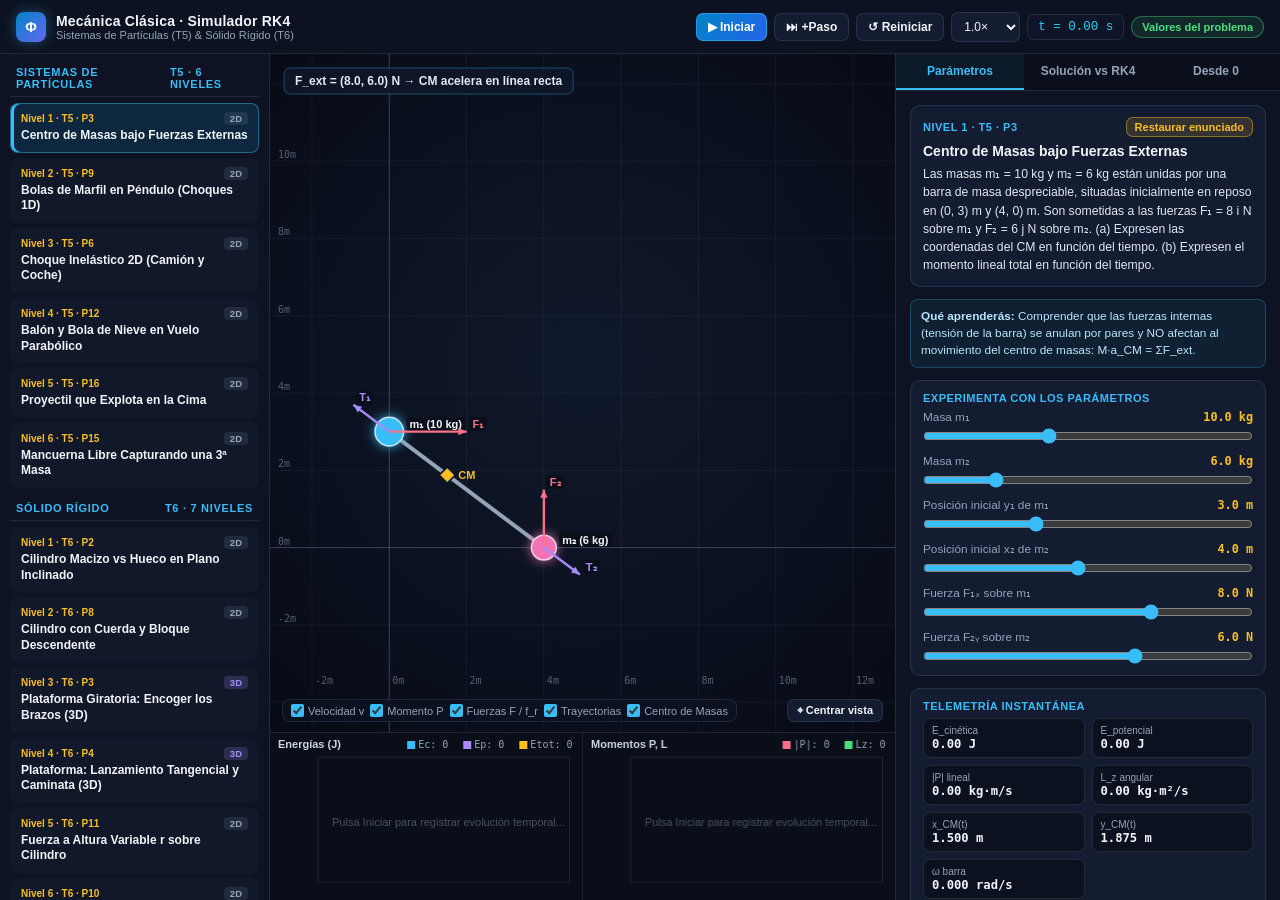
==== mecanica-clasica/index.html @ ef6c677e "feat(mecanica-clasica): añadir laboratorio interactivo de sistemas de partículas y sólido rígido" ====
<!DOCTYPE html>
<html lang="es">
<head>
    <meta charset="UTF-8">
    <meta name="viewport" content="width=device-width, initial-scale=1.0">
    <title>Laboratorio Interactivo — Sistemas de Partículas y Sólido Rígido</title>
    <link rel="stylesheet" href="css/styles.css">
</head>
<body>
    <!-- Barra Superior de Control -->
    <header class="topbar">
        <div class="brand">
            <div class="brand-badge">Φ</div>
            <div>
                <h1>Mecánica Clásica · Simulador RK4</h1>
                <span>Sistemas de Partículas (T5) &amp; Sólido Rígido (T6)</span>
            </div>
        </div>

        <div class="transport">
            <button id="btn-play" class="btn btn-primary">▶ Iniciar</button>
            <button id="btn-step" class="btn" title="Avanzar un paso Δt">⏭ +Paso</button>
            <button id="btn-reset" class="btn" title="Reiniciar simulación">↺ Reiniciar</button>
            <select id="speed-select" class="speed-select" title="Velocidad de simulación">
                <option value="0.25">0.25×</option>
                <option value="0.5">0.5×</option>
                <option value="1" selected>1.0×</option>
                <option value="2">2.0×</option>
                <option value="4">4.0×</option>
            </select>
            <div id="time-display" class="time-pill">t = 0.00 s</div>
            <span id="mode-badge" class="mode-badge preset">Valores del problema</span>
        </div>
    </header>

    <!-- Área Principal en 3 Columnas -->
    <main class="workspace">
        <!-- Columna Izquierda: Ruta Pedagógica desde 0 -->
        <aside class="sidebar">
            <section>
                <div class="topic-header">
                    <span>Sistemas de Partículas</span>
                    <span>T5 · 6 niveles</span>
                </div>
                <div id="list-particles" class="problem-list"></div>
            </section>

            <section>
                <div class="topic-header">
                    <span>Sólido Rígido</span>
                    <span>T6 · 7 niveles</span>
                </div>
                <div id="list-rigid" class="problem-list"></div>
            </section>
        </aside>

        <!-- Columna Central: Viewport 2D/3D + Gráficas de Conservación -->
        <section class="stage">
            <div class="viewport-wrap">
                <canvas id="canvas-2d"></canvas>
                <div id="container-3d"></div>

                <div class="viewport-toolbar">
                    <div id="vector-toggles" class="vector-toggles">
                        <label class="chk-chip"><input type="checkbox" id="chk-vel" checked> Velocidad v</label>
                        <label class="chk-chip"><input type="checkbox" id="chk-mom" checked> Momento P</label>
                        <label class="chk-chip"><input type="checkbox" id="chk-force" checked> Fuerzas F / f_r</label>
                        <label class="chk-chip"><input type="checkbox" id="chk-trails" checked> Trayectorias</label>
                        <label class="chk-chip"><input type="checkbox" id="chk-cm" checked> Centro de Masas</label>
                    </div>
                    <div class="viewport-actions">
                        <button id="btn-reset-view" class="btn" style="padding:4px 9px;font-size:11px;">⌖ Centrar vista</button>
                    </div>
                </div>
            </div>

            <div class="charts-strip">
                <div class="chart-box">
                    <canvas id="chart-energy"></canvas>
                </div>
                <div class="chart-box">
                    <canvas id="chart-momentum"></canvas>
                </div>
            </div>
        </section>

        <!-- Columna Derecha: Enunciado, Parámetros, Solución Analítica y Guía -->
        <aside class="inspector">
            <div class="tabs">
                <button class="tab-btn active" data-tab="params">Parámetros</button>
                <button class="tab-btn" data-tab="solution">Solución vs RK4</button>
                <button class="tab-btn" data-tab="guide">Desde 0</button>
            </div>

            <!-- Tab 1: Enunciado, Sliders y Telemetría -->
            <div id="tab-params" class="tab-content active">
                <div class="card">
                    <div class="card-title">
                        <span id="prob-code">T5 · P3</span>
                        <button id="btn-preset" class="btn btn-gold" style="padding:3px 8px;font-size:11px;">Restaurar enunciado</button>
                    </div>
                    <h2 id="prob-title" style="font-size:14px;margin-bottom:6px;"></h2>
                    <p id="prob-statement" class="statement-text"></p>
                </div>

                <div id="prob-goal" class="goal-box"></div>

                <div id="quick-actions-card" class="card" style="display:none;">
                    <div class="card-title"><span>Casos rápidos del problema</span></div>
                    <div id="quick-actions" class="quick-actions"></div>
                </div>

                <div class="card">
                    <div class="card-title"><span>Experimenta con los parámetros</span></div>
                    <div id="params-container"></div>
                </div>

                <div class="card">
                    <div class="card-title"><span>Telemetría instantánea</span></div>
                    <div id="telemetry-grid" class="telemetry-grid"></div>
                </div>
            </div>

            <!-- Tab 2: Solución Paso a Paso y Comparativa Live -->
            <div id="tab-solution" class="tab-content">
                <div class="card">
                    <div class="card-title"><span>Teórico vs Simulación Numérica (RK4)</span></div>
                    <table class="cmp-table">
                        <thead>
                            <tr>
                                <th>Magnitud</th>
                                <th>Teórico</th>
                                <th>RK4</th>
                                <th>Error</th>
                            </tr>
                        </thead>
                        <tbody id="cmp-tbody"></tbody>
                    </table>
                </div>

                <div id="steps-container" style="display:flex;flex-direction:column;gap:8px;"></div>
            </div>

            <!-- Tab 3: Guía Conceptual desde 0 -->
            <div id="tab-guide" class="tab-content">
                <div class="goal-box" id="guide-goal"></div>
                <div id="guide-container" style="display:flex;flex-direction:column;gap:9px;"></div>
            </div>
        </aside>
    </main>

    <!-- Librerías Locales (Compatible con file:// sin servidor) -->
    <script src="lib/three.min.js"></script>
    <script src="lib/OrbitControls.js"></script>
    <script src="js/rk4.js"></script>
    <script src="js/problems_particles.js"></script>
    <script src="js/problems_rigid.js"></script>
    <script src="js/problems_catalog.js"></script>
    <script src="js/renderer2d.js"></script>
    <script src="js/renderer3d.js"></script>
    <script src="js/charts.js"></script>
    <script src="js/app.js"></script>
</body>
</html>
---- mecanica-clasica/css/styles.css ----
:root {
    --bg-app: #060911;
    --bg-panel: #0d1322;
    --bg-card: #131c31;
    --bg-card-hover: #19243e;
    --border: rgba(148, 163, 184, 0.16);
    --border-bright: rgba(56, 189, 248, 0.45);
    --text-main: #f1f5f9;
    --text-dim: #94a3b8;
    --cyan: #38bdf8;
    --cyan-bright: #22d3ee;
    --gold: #fbbf24;
    --rose: #fb7185;
    --green: #4ade80;
    --violet: #a78bfa;
}

* {
    box-sizing: border-box;
    margin: 0;
    padding: 0;
}

html, body {
    height: 100%;
    background: var(--bg-app);
    color: var(--text-main);
    font-family: -apple-system, BlinkMacSystemFont, "Segoe UI", Roboto, Helvetica, Arial, sans-serif;
    font-size: 13px;
    overflow: hidden;
}

/* ===== TOP BAR ===== */
.topbar {
    height: 54px;
    background: rgba(13, 19, 34, 0.96);
    border-bottom: 1px solid var(--border);
    display: flex;
    align-items: center;
    justify-content: space-between;
    padding: 0 16px;
    gap: 12px;
}

.brand {
    display: flex;
    align-items: center;
    gap: 10px;
    min-width: 240px;
}

.brand-badge {
    width: 30px;
    height: 30px;
    border-radius: 8px;
    background: linear-gradient(135deg, #0284c7, #6366f1);
    display: flex;
    align-items: center;
    justify-content: center;
    font-weight: 800;
    font-size: 14px;
    color: #fff;
    box-shadow: 0 0 14px rgba(56, 189, 248, 0.35);
}

.brand h1 {
    font-size: 14px;
    font-weight: 700;
    letter-spacing: 0.2px;
}

.brand span {
    display: block;
    font-size: 11px;
    color: var(--text-dim);
}

.transport {
    display: flex;
    align-items: center;
    gap: 7px;
    flex-wrap: wrap;
}

.btn {
    background: var(--bg-card);
    color: var(--text-main);
    border: 1px solid var(--border);
    border-radius: 7px;
    padding: 6px 11px;
    font-size: 12px;
    font-weight: 600;
    cursor: pointer;
    transition: all 0.15s ease;
    display: inline-flex;
    align-items: center;
    gap: 5px;
}

.btn:hover {
    background: var(--bg-card-hover);
    border-color: var(--border-bright);
}

.btn-primary {
    background: linear-gradient(135deg, #0284c7, #2563eb);
    border-color: rgba(56, 189, 248, 0.5);
    color: #fff;
}

.btn-primary:hover {
    filter: brightness(1.12);
}

.btn-gold {
    background: rgba(251, 191, 36, 0.14);
    border-color: rgba(251, 191, 36, 0.45);
    color: var(--gold);
}

.speed-select {
    background: var(--bg-card);
    color: var(--text-main);
    border: 1px solid var(--border);
    border-radius: 7px;
    padding: 6px 8px;
    font-size: 12px;
    cursor: pointer;
}

.time-pill {
    font-family: "Consolas", "Courier New", monospace;
    background: rgba(15, 23, 42, 0.9);
    border: 1px solid var(--border);
    border-radius: 7px;
    padding: 5px 10px;
    font-size: 12.5px;
    color: var(--cyan-bright);
    min-width: 96px;
    text-align: center;
}

.mode-badge {
    font-size: 11px;
    font-weight: 700;
    padding: 4px 10px;
    border-radius: 999px;
    border: 1px solid;
}

.mode-badge.preset {
    color: var(--green);
    border-color: rgba(74, 222, 128, 0.4);
    background: rgba(74, 222, 128, 0.1);
}

.mode-badge.custom {
    color: var(--gold);
    border-color: rgba(251, 191, 36, 0.45);
    background: rgba(251, 191, 36, 0.12);
}

/* ===== MAIN WORKSPACE ===== */
.workspace {
    height: calc(100vh - 54px);
    display: grid;
    grid-template-columns: 270px 1fr 385px;
    overflow: hidden;
}

/* ===== LEFT CURRICULUM SIDEBAR ===== */
.sidebar {
    background: var(--bg-panel);
    border-right: 1px solid var(--border);
    overflow-y: auto;
    padding: 12px 10px;
    display: flex;
    flex-direction: column;
    gap: 14px;
}

.topic-header {
    font-size: 11px;
    font-weight: 800;
    text-transform: uppercase;
    letter-spacing: 0.7px;
    color: var(--cyan);
    padding: 0 6px 6px;
    border-bottom: 1px solid var(--border);
    display: flex;
    justify-content: space-between;
    align-items: center;
}

.problem-list {
    display: flex;
    flex-direction: column;
    gap: 5px;
    margin-top: 6px;
}

.problem-item {
    text-align: left;
    background: rgba(19, 28, 49, 0.55);
    border: 1px solid transparent;
    border-radius: 8px;
    padding: 8px 10px;
    cursor: pointer;
    color: var(--text-main);
    transition: all 0.15s ease;
}

.problem-item:hover {
    background: var(--bg-card-hover);
    border-color: var(--border);
}

.problem-item.active {
    background: rgba(14, 165, 233, 0.14);
    border-color: var(--border-bright);
    box-shadow: inset 3px 0 0 var(--cyan);
}

.problem-item-top {
    display: flex;
    align-items: center;
    justify-content: space-between;
    margin-bottom: 3px;
}

.lvl-tag {
    font-size: 10px;
    font-weight: 700;
    color: var(--gold);
}

.dim-tag {
    font-size: 9.5px;
    font-weight: 700;
    padding: 1px 6px;
    border-radius: 4px;
    background: rgba(148, 163, 184, 0.14);
    color: var(--text-dim);
}

.dim-tag.is3d {
    background: rgba(167, 139, 250, 0.2);
    color: var(--violet);
}

.problem-item-title {
    font-size: 12px;
    font-weight: 600;
    line-height: 1.3;
}

/* ===== CENTER STAGE ===== */
.stage {
    display: flex;
    flex-direction: column;
    overflow: hidden;
    background: var(--bg-app);
}

.viewport-wrap {
    position: relative;
    flex: 1;
    min-height: 260px;
    overflow: hidden;
}

#canvas-2d, #container-3d {
    position: absolute;
    inset: 0;
    width: 100%;
    height: 100%;
    display: block;
}

#container-3d {
    display: none;
}

.hud-3d-banner {
    position: absolute;
    top: 14px;
    left: 14px;
    max-width: calc(100% - 28px);
    background: rgba(15, 23, 42, 0.86);
    border: 1px solid rgba(56, 189, 248, 0.35);
    border-radius: 6px;
    padding: 5px 12px;
    font-size: 12px;
    font-weight: 600;
    color: #e2e8f0;
    pointer-events: none;
    z-index: 5;
}

.hud-3d-legend {
    position: absolute;
    bottom: 46px;
    left: 14px;
    max-width: calc(100% - 28px);
    background: rgba(15, 23, 42, 0.82);
    border: 1px solid var(--border);
    border-radius: 6px;
    padding: 5px 10px;
    font-size: 11px;
    display: flex;
    flex-wrap: wrap;
    gap: 6px 12px;
    pointer-events: none;
    z-index: 5;
}

.viewport-toolbar {
    position: absolute;
    bottom: 10px;
    left: 12px;
    right: 12px;
    display: flex;
    flex-wrap: wrap;
    align-items: center;
    justify-content: space-between;
    gap: 8px;
    pointer-events: none;
    z-index: 6;
}

.vector-toggles {
    display: flex;
    gap: 6px;
    flex-wrap: wrap;
    max-width: 100%;
    pointer-events: auto;
    background: rgba(13, 19, 34, 0.84);
    backdrop-filter: blur(8px);
    padding: 4px 8px;
    border-radius: 8px;
    border: 1px solid var(--border);
}

.chk-chip {
    display: inline-flex;
    align-items: center;
    gap: 4px;
    font-size: 11px;
    color: var(--text-dim);
    cursor: pointer;
    user-select: none;
}

.chk-chip input {
    accent-color: var(--cyan);
}

.viewport-actions {
    pointer-events: auto;
    display: flex;
    gap: 6px;
    flex-shrink: 0;
    margin-left: auto;
}

/* Charts strip */
.charts-strip {
    height: 168px;
    border-top: 1px solid var(--border);
    display: grid;
    grid-template-columns: 1fr 1fr;
    background: #090e18;
}

.chart-box {
    position: relative;
    border-right: 1px solid var(--border);
    overflow: hidden;
}

.chart-box:last-child {
    border-right: none;
}

.chart-box canvas {
    width: 100%;
    height: 100%;
    display: block;
}

/* ===== RIGHT INSPECTOR ===== */
.inspector {
    background: var(--bg-panel);
    border-left: 1px solid var(--border);
    display: flex;
    flex-direction: column;
    overflow: hidden;
}

.tabs {
    display: grid;
    grid-template-columns: repeat(3, 1fr);
    border-bottom: 1px solid var(--border);
    background: rgba(9, 13, 22, 0.6);
}

.tab-btn {
    background: transparent;
    border: none;
    border-bottom: 2px solid transparent;
    color: var(--text-dim);
    padding: 10px 6px;
    font-size: 12px;
    font-weight: 700;
    cursor: pointer;
    transition: all 0.15s ease;
}

.tab-btn:hover {
    color: var(--text-main);
}

.tab-btn.active {
    color: var(--cyan);
    border-bottom-color: var(--cyan);
    background: rgba(56, 189, 248, 0.06);
}

.tab-content {
    flex: 1;
    overflow-y: auto;
    padding: 14px;
    display: none;
    flex-direction: column;
    gap: 12px;
}

.tab-content.active {
    display: flex;
}

.card {
    background: var(--bg-card);
    border: 1px solid var(--border);
    border-radius: 10px;
    padding: 11px 12px;
}

.card-title {
    font-size: 11px;
    font-weight: 800;
    text-transform: uppercase;
    letter-spacing: 0.5px;
    color: var(--cyan);
    margin-bottom: 6px;
    display: flex;
    justify-content: space-between;
    align-items: center;
}

.statement-text {
    font-size: 12.2px;
    line-height: 1.5;
    color: #e2e8f0;
}

.goal-box {
    background: rgba(56, 189, 248, 0.08);
    border: 1px solid rgba(56, 189, 248, 0.25);
    border-radius: 8px;
    padding: 8px 10px;
    font-size: 11.8px;
    line-height: 1.45;
    color: #bae6fd;
}

.quick-actions {
    display: flex;
    flex-wrap: wrap;
    gap: 6px;
}

.param-row {
    display: flex;
    flex-direction: column;
    gap: 4px;
    margin-bottom: 10px;
}

.param-row:last-child {
    margin-bottom: 0;
}

.param-label {
    display: flex;
    justify-content: space-between;
    font-size: 11.8px;
    color: var(--text-dim);
}

.param-label strong {
    color: var(--gold);
    font-family: "Consolas", monospace;
}

.param-row input[type="range"] {
    width: 100%;
    accent-color: var(--cyan);
    cursor: pointer;
}

.telemetry-grid {
    display: grid;
    grid-template-columns: 1fr 1fr;
    gap: 7px;
}

.tele-cell {
    background: rgba(9, 13, 22, 0.65);
    border: 1px solid var(--border);
    border-radius: 7px;
    padding: 6px 8px;
}

.tele-cell span {
    display: block;
    font-size: 10px;
    color: var(--text-dim);
}

.tele-cell strong {
    font-family: "Consolas", monospace;
    font-size: 12.2px;
    color: var(--text-main);
}

/* Analytical Steps & Comparison Table */
.step-card {
    background: rgba(9, 13, 22, 0.6);
    border: 1px solid var(--border);
    border-left: 3px solid var(--gold);
    border-radius: 8px;
    padding: 9px 10px;
}

.step-card h4 {
    font-size: 12px;
    color: var(--gold);
    margin-bottom: 4px;
}

.step-formula {
    font-family: "Consolas", "Courier New", monospace;
    font-size: 11.5px;
    background: rgba(30, 41, 59, 0.65);
    padding: 4px 7px;
    border-radius: 5px;
    color: var(--cyan-bright);
    margin-bottom: 4px;
    word-break: break-word;
}

.step-detail {
    font-size: 11.8px;
    line-height: 1.45;
    color: #e2e8f0;
}

.cmp-table {
    width: 100%;
    border-collapse: collapse;
    font-size: 11.5px;
}

.cmp-table th {
    text-align: left;
    color: var(--text-dim);
    font-weight: 700;
    padding: 5px 4px;
    border-bottom: 1px solid var(--border);
}

.cmp-table td {
    padding: 6px 4px;
    border-bottom: 1px solid rgba(148, 163, 184, 0.08);
    font-family: "Consolas", monospace;
}

.cmp-table td:first-child {
    font-family: inherit;
    color: #e2e8f0;
}

.err-ok { color: var(--green); }
.err-warn { color: var(--gold); }

/* Guide from scratch */
.guide-item {
    background: rgba(9, 13, 22, 0.55);
    border: 1px solid var(--border);
    border-radius: 8px;
    padding: 10px 12px;
    font-size: 12.2px;
    line-height: 1.55;
    color: #e2e8f0;
}

.guide-item code {
    font-family: "Consolas", monospace;
    background: rgba(56, 189, 248, 0.14);
    color: var(--cyan-bright);
    padding: 1px 5px;
    border-radius: 4px;
}

/* Scrollbars */
::-webkit-scrollbar { width: 6px; height: 6px; }
::-webkit-scrollbar-track { background: transparent; }
::-webkit-scrollbar-thumb { background: rgba(148, 163, 184, 0.25); border-radius: 3px; }
::-webkit-scrollbar-thumb:hover { background: rgba(148, 163, 184, 0.45); }

@media (max-width: 1150px) {
    html, body { overflow: auto; }
    .topbar {
        height: auto;
        min-height: 54px;
        flex-wrap: wrap;
        padding: 8px 16px;
        gap: 8px 12px;
    }
    .workspace {
        height: auto;
        grid-template-columns: 1fr;
    }
    .viewport-wrap { min-height: 420px; }
    .sidebar {
        max-height: 260px;
        border-right: none;
        border-bottom: 1px solid var(--border);
    }
    .inspector {
        border-left: none;
        border-top: 1px solid var(--border);
    }
}

@media (max-width: 680px) {
    .topbar {
        padding: 8px 12px;
        gap: 8px;
    }
    .brand {
        min-width: 0;
    }
    .transport {
        width: 100%;
        gap: 6px;
    }
    .viewport-wrap {
        min-height: 360px;
    }
    .viewport-toolbar {
        left: 8px;
        right: 8px;
        bottom: 8px;
        gap: 6px;
    }
    .vector-toggles {
        padding: 4px 7px;
        gap: 4px 8px;
    }
    .chk-chip {
        font-size: 10.5px;
    }
    .hud-3d-banner {
        top: 10px;
        left: 10px;
        max-width: calc(100% - 20px);
        font-size: 11px;
        padding: 4px 9px;
    }
    .hud-3d-legend {
        bottom: 44px;
        left: 10px;
        max-width: calc(100% - 20px);
        font-size: 10.5px;
        padding: 4px 8px;
    }
    .charts-strip {
        height: auto;
        grid-template-columns: 1fr;
    }
    .chart-box {
        height: 150px;
        border-right: none;
        border-bottom: 1px solid var(--border);
    }
    .chart-box:last-child {
        border-bottom: none;
    }
}
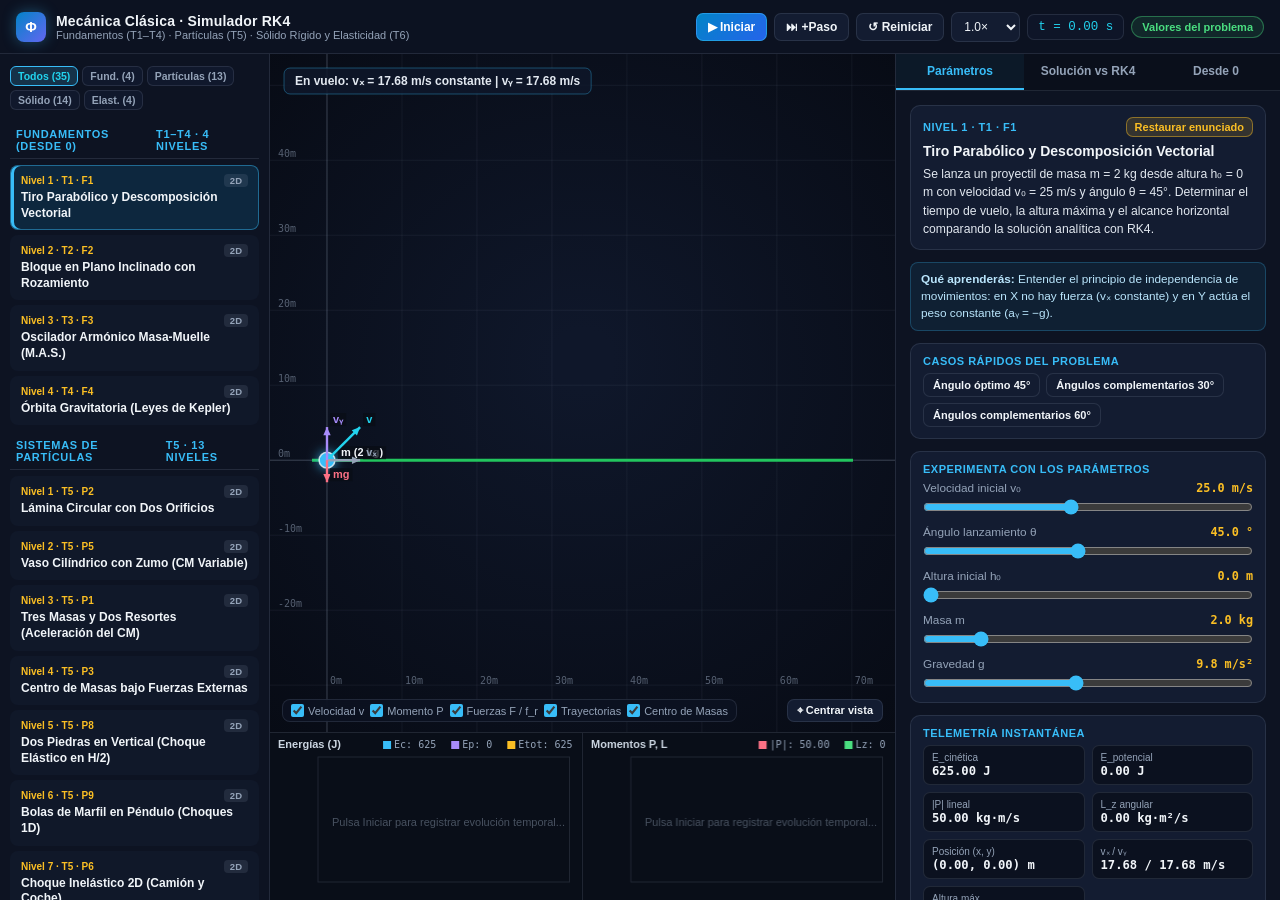
==== commit f2aa66fe: "chore(autosave): salvaguarda automatica de sesion [2026-11-19 18:00:04]" ====
--- a/mecanica-clasica/index.html
+++ b/mecanica-clasica/index.html
@@ -13,7 +13,7 @@
             <div class="brand-badge">Φ</div>
             <div>
                 <h1>Mecánica Clásica · Simulador RK4</h1>
-                <span>Sistemas de Partículas (T5) &amp; Sólido Rígido (T6)</span>
+                <span>Fundamentos (T1–T4) · Partículas (T5) · Sólido Rígido y Elasticidad (T6)</span>
             </div>
         </div>
 
@@ -37,20 +37,44 @@
     <main class="workspace">
         <!-- Columna Izquierda: Ruta Pedagógica desde 0 -->
         <aside class="sidebar">
-            <section>
+            <div class="topic-filter-bar" id="topic-filter-bar">
+                <button class="filter-chip active" data-filter="all">Todos (35)</button>
+                <button class="filter-chip" data-filter="fundamentals">Fund. (4)</button>
+                <button class="filter-chip" data-filter="particles">Partículas (13)</button>
+                <button class="filter-chip" data-filter="rigid">Sólido (14)</button>
+                <button class="filter-chip" data-filter="elasticity">Elast. (4)</button>
+            </div>
+
+            <section class="topic-section" data-topic="fundamentals">
+                <div class="topic-header">
+                    <span>Fundamentos (Desde 0)</span>
+                    <span>T1–T4 · 4 niveles</span>
+                </div>
+                <div id="list-fundamentals" class="problem-list"></div>
+            </section>
+
+            <section class="topic-section" data-topic="particles">
                 <div class="topic-header">
                     <span>Sistemas de Partículas</span>
-                    <span>T5 · 6 niveles</span>
+                    <span>T5 · 13 niveles</span>
                 </div>
                 <div id="list-particles" class="problem-list"></div>
             </section>
 
-            <section>
+            <section class="topic-section" data-topic="rigid">
                 <div class="topic-header">
                     <span>Sólido Rígido</span>
-                    <span>T6 · 7 niveles</span>
+                    <span>T6a · 14 niveles</span>
                 </div>
                 <div id="list-rigid" class="problem-list"></div>
+            </section>
+
+            <section class="topic-section" data-topic="elasticity">
+                <div class="topic-header">
+                    <span>Elasticidad y Torsión</span>
+                    <span>T6b · 4 niveles</span>
+                </div>
+                <div id="list-elasticity" class="problem-list"></div>
             </section>
         </aside>
 
@@ -153,8 +177,10 @@
     <script src="lib/three.min.js"></script>
     <script src="lib/OrbitControls.js"></script>
     <script src="js/rk4.js"></script>
+    <script src="js/problems_fundamentals.js"></script>
     <script src="js/problems_particles.js"></script>
     <script src="js/problems_rigid.js"></script>
+    <script src="js/problems_elasticity.js"></script>
     <script src="js/problems_catalog.js"></script>
     <script src="js/renderer2d.js"></script>
     <script src="js/renderer3d.js"></script>
--- a/mecanica-clasica/css/styles.css
+++ b/mecanica-clasica/css/styles.css
@@ -179,6 +179,40 @@
     gap: 14px;
 }
 
+.topic-filter-bar {
+    display: flex;
+    flex-wrap: wrap;
+    gap: 4px;
+    padding-bottom: 4px;
+}
+
+.filter-chip {
+    background: rgba(19, 28, 49, 0.7);
+    color: var(--text-dim);
+    border: 1px solid var(--border);
+    border-radius: 6px;
+    padding: 3px 7px;
+    font-size: 10.5px;
+    font-weight: 600;
+    cursor: pointer;
+    transition: all 0.15s ease;
+}
+
+.filter-chip:hover {
+    color: var(--text-main);
+    border-color: var(--border-bright);
+}
+
+.filter-chip.active {
+    background: rgba(56, 189, 248, 0.18);
+    color: var(--cyan-bright);
+    border-color: var(--cyan);
+}
+
+.topic-section.hidden {
+    display: none;
+}
+
 .topic-header {
     font-size: 11px;
     font-weight: 800;
